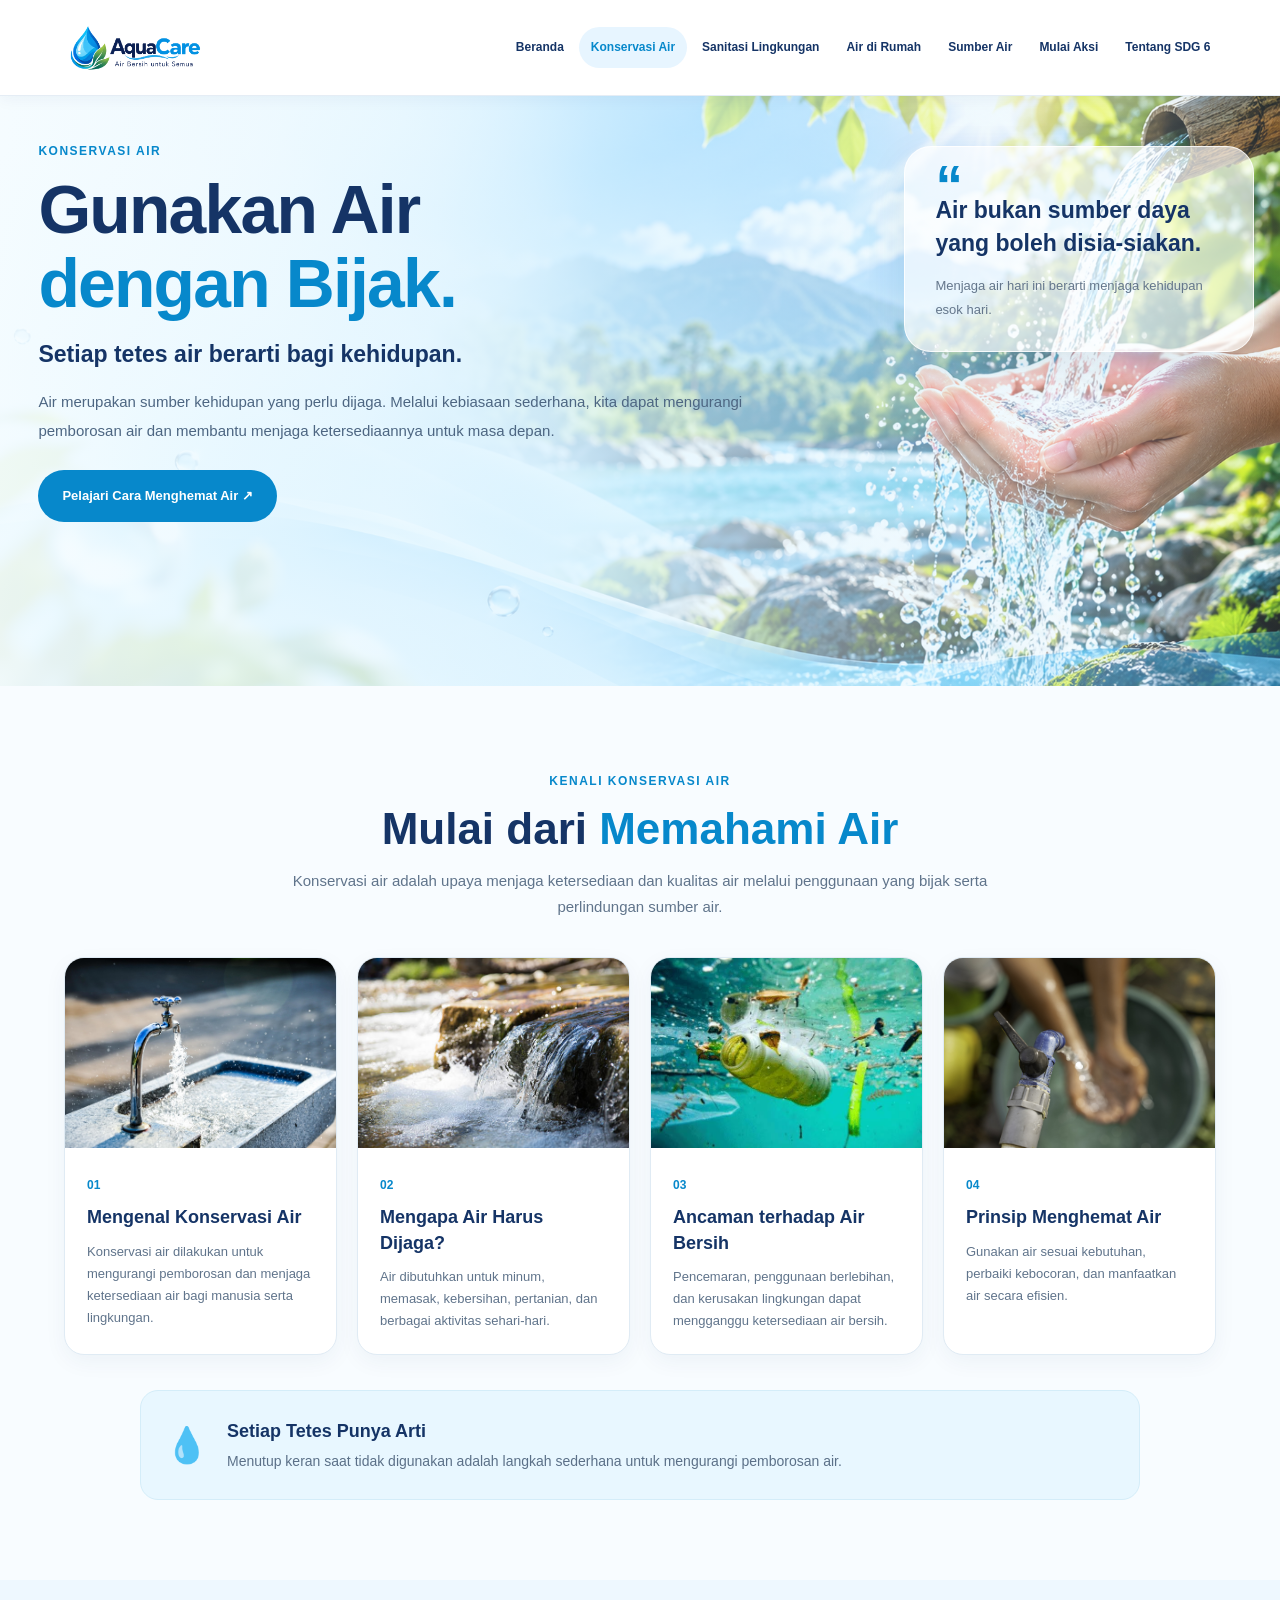
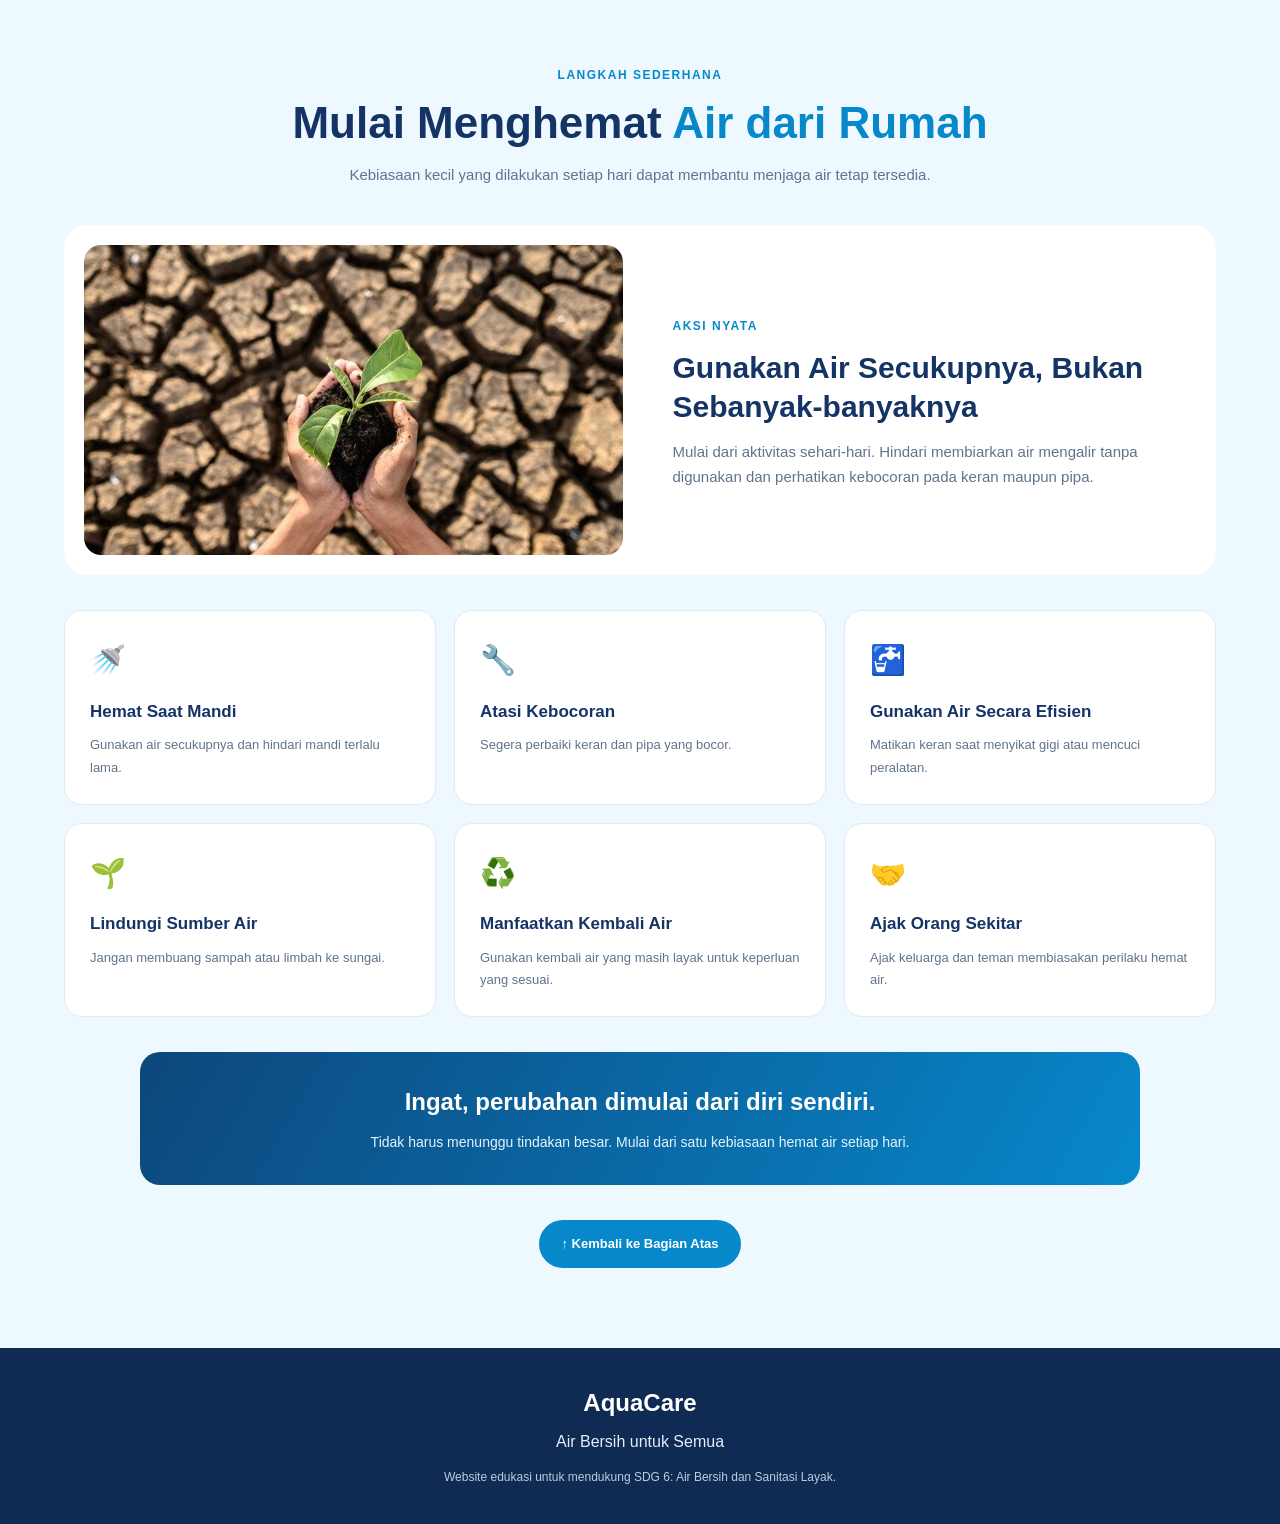
==== pages/halaman-2.html @ 802593e6 "Update halaman konservasi air dan sanitasi" ====
<!DOCTYPE html>
<html lang="id">

<head>
    <meta charset="UTF-8">
    <meta name="viewport" content="width=device-width, initial-scale=1.0">
    <title>AquaCare | Konservasi Air</title>
    <link rel="stylesheet" href="../css/halman-2.css">
</head>

<body>

    <header class="site-header">
        <a href="../index.html" class="brand">
            <img src="../assets/Logo AquaCare_ Air Bersih untuk Semua (1).png" alt="AquaCare" class="brand-logo">
            <span class="brand-text">
        </a>

        <nav class="main-nav">
            <a href="../index.html">Beranda</a>
            <a href="halaman-2.html" class="active">Konservasi Air</a>
            <a href="sanitasi.html">Sanitasi Lingkungan</a>
            <a href="air-rumah.html">Air di Rumah</a>
            <a href="sumber-air.html">Sumber Air</a>
            <a href="mulai-aksi.html">Mulai Aksi</a>
            <a href="tentang-sdg.html">Tentang SDG 6</a>
        </nav>
    </header>

    <main>
        <!-- HERO -->
        <section class="hero" id="hero">
            <div class="hero-content">
                <span class="eyebrow">KONSERVASI AIR</span>

                <h1>
                    Gunakan Air
                    <span>dengan Bijak.</span>
                </h1>

                <h2>Setiap tetes air berarti bagi kehidupan.</h2>

                <p class="hero-description">
                    Air merupakan sumber kehidupan yang perlu dijaga.
                    Melalui kebiasaan sederhana, kita dapat mengurangi
                    pemborosan air dan membantu menjaga ketersediaannya
                    untuk masa depan.
                </p>

                <a class="primary-button" href="https://youtu.be/Gg1a6lHYi1Q?si=Qm1G-LzF7m2H6BrA" target="_blank"
                    rel="noopener noreferrer">
                    Pelajari Cara Menghemat Air ↗
                </a>

                <aside class="hero-quote">
                    <span class="quote-mark">“</span>
                    <h3>Air bukan sumber daya yang boleh disia-siakan.</h3>
                    <p>
                        Menjaga air hari ini berarti menjaga kehidupan esok hari.
                    </p>
                </aside>
        </section>

        <!-- TOPIK KONSERVASI -->
        <section class="content-section" id="topik">
            <div class="section-heading">
                <span class="eyebrow">KENALI KONSERVASI AIR</span>
                <h2>Mulai dari <span>Memahami Air</span></h2>
                <p>
                    Konservasi air adalah upaya menjaga ketersediaan dan
                    kualitas air melalui penggunaan yang bijak serta
                    perlindungan sumber air.
                </p>
            </div>

            <div class="topic-grid">
                <article class="topic-card">
                    <img src="../assets/air keran.jpg" alt="Konservasi air" loading="lazy">
                    <div class="card-body">
                        <span class="card-number">01</span>
                        <h3>Mengenal Konservasi Air</h3>
                        <p>
                            Konservasi air dilakukan untuk mengurangi
                            pemborosan dan menjaga ketersediaan air bagi
                            manusia serta lingkungan.
                        </p>
                    </div>
                </article>

                <article class="topic-card">
                    <img src="../assets/air sungai.jpg" alt="Pentingnya air bagi kehidupan" loading="lazy">
                    <div class="card-body">
                        <span class="card-number">02</span>
                        <h3>Mengapa Air Harus Dijaga?</h3>
                        <p>
                            Air dibutuhkan untuk minum, memasak, kebersihan,
                            pertanian, dan berbagai aktivitas sehari-hari.
                        </p>
                    </div>
                </article>

                <article class="topic-card">
                    <img src="../assets/pencemaran_air.jpg" alt="Ancaman pencemaran air" loading="lazy">
                    <div class="card-body">
                        <span class="card-number">03</span>
                        <h3>Ancaman terhadap Air Bersih</h3>
                        <p>
                            Pencemaran, penggunaan berlebihan, dan kerusakan
                            lingkungan dapat mengganggu ketersediaan air bersih.
                        </p>
                    </div>
                </article>

                <article class="topic-card">
                    <img src="../assets/efiensi_air.jpg" alt="Kebiasaan menghemat air" loading="lazy">
                    <div class="card-body">
                        <span class="card-number">04</span>
                        <h3>Prinsip Menghemat Air</h3>
                        <p>
                            Gunakan air sesuai kebutuhan, perbaiki kebocoran,
                            dan manfaatkan air secara efisien.
                        </p>
                    </div>
                </article>
            </div>

            <div class="highlight-box">
                <span class="highlight-icon">💧</span>
                <div>
                    <h3>Setiap Tetes Punya Arti</h3>
                    <p>
                        Menutup keran saat tidak digunakan adalah langkah
                        sederhana untuk mengurangi pemborosan air.
                    </p>
                </div>
            </div>
        </section>

        <!-- AKSI HEMAT AIR -->
        <section class="action-section" id="tips">
            <div class="section-heading">
                <span class="eyebrow">LANGKAH SEDERHANA</span>
                <h2>Mulai Menghemat <span>Air dari Rumah</span></h2>
                <p>
                    Kebiasaan kecil yang dilakukan setiap hari dapat membantu
                    menjaga air tetap tersedia.
                </p>
            </div>

            <div class="action-feature">
                <img src="../assets/kekeringan.jpg" alt="Kegiatan menghemat air" loading="lazy">

                <div class="action-feature-text">
                    <span class="eyebrow">AKSI NYATA</span>
                    <h3>Gunakan Air Secukupnya, Bukan Sebanyak-banyaknya</h3>
                    <p>
                        Mulai dari aktivitas sehari-hari. Hindari membiarkan
                        air mengalir tanpa digunakan dan perhatikan kebocoran
                        pada keran maupun pipa.
                    </p>
                </div>
            </div>

            <div class="action-grid">
                <article class="action-card">
                    <span>🚿</span>
                    <h3>Hemat Saat Mandi</h3>
                    <p>Gunakan air secukupnya dan hindari mandi terlalu lama.</p>
                </article>

                <article class="action-card">
                    <span>🔧</span>
                    <h3>Atasi Kebocoran</h3>
                    <p>Segera perbaiki keran dan pipa yang bocor.</p>
                </article>

                <article class="action-card">
                    <span>🚰</span>
                    <h3>Gunakan Air Secara Efisien</h3>
                    <p>Matikan keran saat menyikat gigi atau mencuci peralatan.</p>
                </article>

                <article class="action-card">
                    <span>🌱</span>
                    <h3>Lindungi Sumber Air</h3>
                    <p>Jangan membuang sampah atau limbah ke sungai.</p>
                </article>

                <article class="action-card">
                    <span>♻️</span>
                    <h3>Manfaatkan Kembali Air</h3>
                    <p>Gunakan kembali air yang masih layak untuk keperluan yang sesuai.</p>
                </article>

                <article class="action-card">
                    <span>🤝</span>
                    <h3>Ajak Orang Sekitar</h3>
                    <p>Ajak keluarga dan teman membiasakan perilaku hemat air.</p>
                </article>
            </div>

            <div class="reminder-box">
                <h3>Ingat, perubahan dimulai dari diri sendiri.</h3>
                <p>
                    Tidak harus menunggu tindakan besar. Mulai dari satu
                    kebiasaan hemat air setiap hari.
                </p>
            </div>

            <div class="back-to-top">
                <a href="#hero">↑ Kembali ke Bagian Atas</a>
            </div>
        </section>
    </main>

    <footer class="site-footer">
        <a href="../index.html" class="footer-brand">AquaCare</a>
        <p>Air Bersih untuk Semua</p>
        <small>
            Website edukasi untuk mendukung SDG 6:
            Air Bersih dan Sanitasi Layak.
        </small>
    </footer>

</body>

</html>
---- css/halman-2.css ----
/* =========================
   RESET
========================= */
* {
    box-sizing: border-box;
    margin: 0;
    padding: 0;
}

html {
    scroll-behavior: smooth;
    scroll-padding-top: 100px;
}

body {
    font-family: Arial, Helvetica, sans-serif;
    color: #153466;
    background: #f7fbfe;
    line-height: 1.7;
}

img {
    display: block;
    max-width: 100%;
}

a {
    color: inherit;
    text-decoration: none;
}

/* =========================
   NAVBAR
========================= */
.site-header {
    position: sticky;
    top: 0;
    z-index: 1000;
    display: flex;
    align-items: center;
    justify-content: space-between;
    gap: 25px;
    min-height: 96px;
    padding: 12px 4.5%;
    background: #fff;
    border-bottom: 1px solid #e5edf5;
    box-shadow: 0 3px 15px rgba(20, 47, 96, 0.05);
}

.brand {
    display: flex;
    align-items: center;
    flex-shrink: 0;
    gap: 10px;
}

.brand-logo {
    display: block;
    width: 150px;
    height: 70px;
    flex-shrink: 0;
    object-fit: contain;
}

.brand-text {
    display: block;
    line-height: 1.25;
}

.brand-text strong {
    display: block;
    color: #153466;
    font-size: 27px;
    font-weight: 800;
}

.brand-text small {
    display: block;
    margin-top: 2px;
    color: #73839a;
    font-size: 12px;
}

.main-nav {
    display: flex;
    flex-wrap: wrap;
    justify-content: flex-end;
    align-items: center;
    gap: 3px;
}

.main-nav a {
    padding: 10px 12px;
    border-radius: 25px;
    color: #153466;
    font-size: 12px;
    font-weight: 700;
    white-space: nowrap;
    transition: 0.2s;
}

.main-nav a:hover,
.main-nav a.active {
    color: #0788cb;
    background: #e7f5ff;
}

/* =========================
   LABEL DAN JUDUL
========================= */
.eyebrow {
    display: inline-block;
    margin-bottom: 12px;
    color: #0788cb;
    font-size: 12px;
    font-weight: 800;
    letter-spacing: 1.5px;
}

.section-heading {
    max-width: 780px;
    margin: 0 auto 38px;
    text-align: center;
}

.section-heading h2 {
    margin-bottom: 12px;
    color: #153466;
    font-size: clamp(30px, 4vw, 44px);
    line-height: 1.2;
}

.section-heading h2 span {
    color: #0788cb;
}

.section-heading p {
    color: #60748b;
    font-size: 15px;
}

/* =========================
   HERO / BACKGROUND
========================= */

.hero {
    position: relative;
    display: flex;
    flex-direction: row;
    align-items: flex-start;
    justify-content: flex-start;
    gap: 0;
    min-height: 590px;
    padding: 40px 3% 45px;
    overflow: hidden;

    background-image:
        linear-gradient(
            90deg,
            rgba(245, 252, 255, 0.94) 0%,
            rgba(225, 245, 255, 0.80) 42%,
            rgba(210, 239, 252, 0.18) 100%
        ),
        url("../assets/background-konservasi.png.png");

    background-size: cover;
    background-position: center;
    background-repeat: no-repeat;
}


/* TULISAN UTAMA DI KIRI */
.hero-content {
    position: relative;
    z-index: 2;
    flex: 0 1 760px;
    width: 62%;
    max-width: 760px;
    min-width: 0;
    margin: 0;
    text-align: left;
}

.hero-content h1 {
    margin-bottom: 18px;
    color: #153466;
    font-size: clamp(44px, 5.3vw, 78px);
    line-height: 1.08;
    letter-spacing: -1.8px;
}

.hero-content h1 span {
    display: block;
    color: #0788cb;
}

.hero-content h2 {
    margin-bottom: 17px;
    font-size: clamp(17px, 1.8vw, 24px);
    line-height: 1.45;
}

.hero-description {
    max-width: 740px;
    margin-bottom: 25px;
    color: #4d6682;
    font-size: 15px;
    line-height: 1.9;
}

.primary-button {
    display: inline-block;
    padding: 15px 24px;
    color: #fff;
    background: #0788cb;
    border-radius: 30px;
    font-size: 13px;
    font-weight: 700;
    transition: background 0.2s, transform 0.2s;
}

.primary-button:hover {
    background: #086da6;
    transform: translateY(-2px);
}

/* =========================
   KOTAK KUTIPAN DI KANAN
========================= */
.hero-quote {
    position: absolute;
    z-index: 3;
    top: 10px;
    right: -60%;
    left: auto;

    width: 350px;
    margin: 0;
    padding: 30px;

    background: rgba(255, 255, 255, 0.65);
    border: 1px solid rgba(255, 255, 255, 0.8);
    border-radius: 27px;
    box-shadow: 0 15px 40px rgba(21, 66, 105, 0.10);
}

.quote-mark {
    display: block;
    margin-bottom: 0;
    color: #0788cb;
    font-size: 55px;
    font-weight: 800;
    line-height: 0.3;
}

.hero-quote h3 {
    margin-top: 0;
    margin-bottom: 14px;
    font-size: 23px;
    line-height: 1.45;
}

.hero-quote p {
    color: #64768b;
    font-size: 13px;
    line-height: 1.8;
}

/* =========================
   TOPIK KONSERVASI AIR
========================= */
.content-section {
    padding: 80px 5%;
    background: #f8fcff;
}

.topic-grid {
    display: grid;
    grid-template-columns: repeat(4, minmax(0, 1fr));
    gap: 20px;
    max-width: 1400px;
    margin: 0 auto;
}

.topic-card {
    overflow: hidden;
    background: #fff;
    border: 1px solid #e0ebf4;
    border-radius: 20px;
    box-shadow: 0 7px 22px rgba(21, 66, 105, 0.05);
    transition: transform 0.2s, box-shadow 0.2s;
}

.topic-card:hover {
    transform: translateY(-5px);
    box-shadow: 0 15px 28px rgba(21, 66, 105, 0.1);
}

.topic-card > img {
    width: 100%;
    height: 190px;
    object-fit: cover;
    background: #e3f1f8;
}

.card-body {
    padding: 22px;
}

.card-number {
    color: #0788cb;
    font-size: 12px;
    font-weight: 800;
}

.card-body h3 {
    margin: 8px 0 10px;
    font-size: 18px;
    line-height: 1.4;
}

.card-body p {
    color: #60748b;
    font-size: 13px;
}

.highlight-box {
    display: flex;
    align-items: center;
    gap: 18px;
    max-width: 1000px;
    margin: 35px auto 0;
    padding: 24px;
    background: #e8f7ff;
    border: 1px solid #d4edf9;
    border-radius: 18px;
}

.highlight-icon {
    flex-shrink: 0;
    font-size: 35px;
}

.highlight-box h3 {
    margin-bottom: 4px;
    font-size: 18px;
}

.highlight-box p {
    color: #5b7088;
    font-size: 14px;
}

/* =========================
   AKSI HEMAT AIR
========================= */
.action-section {
    padding: 80px 5%;
    background: #eef8ff;
}

.action-feature {
    display: grid;
    grid-template-columns: 1fr 1fr;
    align-items: center;
    gap: 35px;
    max-width: 1200px;
    margin: 0 auto 35px;
    padding: 20px;
    background: #fff;
    border-radius: 23px;
}

.action-feature > img {
    width: 100%;
    height: 310px;
    object-fit: cover;
    object-position: center;
    border-radius: 17px;
    background: #e3f1f8;
}

.action-feature-text {
    padding: 15px;
}

.action-feature-text h3 {
    margin-bottom: 13px;
    font-size: 30px;
    line-height: 1.3;
}

.action-feature-text p {
    color: #60748b;
    font-size: 15px;
}

.action-grid {
    display: grid;
    grid-template-columns: repeat(3, minmax(0, 1fr));
    gap: 18px;
    max-width: 1200px;
    margin: 0 auto;
}

.action-card {
    padding: 25px;
    background: #fff;
    border: 1px solid #dfeaf3;
    border-radius: 18px;
    transition: 0.2s;
}

.action-card:hover {
    transform: translateY(-4px);
    box-shadow: 0 12px 24px rgba(21, 66, 105, 0.08);
}

.action-card > span {
    display: block;
    margin-bottom: 12px;
    font-size: 29px;
}

.action-card h3 {
    margin-bottom: 8px;
    font-size: 17px;
}

.action-card p {
    color: #60748b;
    font-size: 13px;
}

.reminder-box {
    max-width: 1000px;
    margin: 35px auto 0;
    padding: 30px;
    color: #fff;
    background: linear-gradient(120deg, #0d477c, #0788cb);
    border-radius: 20px;
    text-align: center;
}

.reminder-box h3 {
    margin-bottom: 8px;
    font-size: 24px;
}

.reminder-box p {
    color: #e5f5ff;
    font-size: 14px;
}

/* =========================
   KEMBALI KE ATAS
========================= */
.back-to-top {
    display: flex;
    justify-content: center;
    margin-top: 35px;
}

.back-to-top a {
    display: inline-block;
    padding: 13px 22px;
    color: #fff;
    background: #0788cb;
    border-radius: 25px;
    font-size: 13px;
    font-weight: 700;
    transition: 0.2s;
}

.back-to-top a:hover {
    background: #086da6;
}

/* =========================
   FOOTER
========================= */
.site-footer {
    padding: 35px 20px;
    color: #fff;
    background: #102b53;
    text-align: center;
}

.footer-brand {
    display: inline-block;
    margin-bottom: 5px;
    font-size: 24px;
    font-weight: 800;
}

.site-footer p {
    margin-bottom: 6px;
    color: #e2eff9;
}

.site-footer small {
    color: #b8cce0;
    font-size: 12px;
}

/* =========================
   TABLET
========================= */
@media (max-width: 1100px) {
    .site-header {
        align-items: flex-start;
        flex-direction: column;
        gap: 10px;
    }

    .main-nav {
        justify-content: flex-start;
        width: 100%;
    }

    .hero {
        min-height: 600px;
        padding: 35px 4%;
    }

    .hero-content {
        width: 62%;
        max-width: 760px;
    }

    .hero-quote {
        top: 120px;
        right: 4%;
        width: 240px;
        padding: 23px;
    }

    .hero-quote h3 {
        font-size: 20px;
    }

    .topic-grid {
        grid-template-columns: repeat(2, minmax(0, 1fr));
    }
}

/* =========================
   HP
========================= */
@media (max-width: 700px) {
    html {
        scroll-padding-top: 130px;
    }

    .site-header {
        padding: 12px 4%;
    }

    .brand-logo {
        width: 54px;
        height: 54px;
    }

    .brand-text strong {
        font-size: 24px;
    }

    .brand-text small {
        font-size: 11px;
    }

    .main-nav {
        gap: 3px;
    }

    .main-nav a {
        padding: 8px 9px;
        font-size: 11px;
    }

    .hero {
        display: flex;
        flex-direction: column;
        align-items: flex-start;
        gap: 28px;
        min-height: auto;
        padding: 45px 22px;
        background-position: 62% center;
    }

    .hero-content {
        width: 100%;
        max-width: 100%;
    }

    .hero-content h1 {
        font-size: clamp(39px, 9vw, 55px);
    }

    .hero-content h2 {
        font-size: 18px;
    }

    .hero-description {
        font-size: 14px;
    }

    .hero-quote {
        position: relative;
        top: auto;
        right: auto;
        left: auto;
        align-self: flex-start;
        width: 100%;
        margin: 0;
    }

    .content-section,
    .action-section {
        padding: 55px 20px;
    }

    .topic-grid,
    .action-grid,
    .action-feature {
        grid-template-columns: 1fr;
    }

    .topic-card > img {
        height: 220px;
    }

    .action-feature > img {
        height: 250px;
    }

    .action-feature-text h3 {
        font-size: 25px;
    }

    .section-heading h2 {
        font-size: 32px;
    }
}

/* =========================
   HP KECIL
========================= */
@media (max-width: 420px) {
    .hero {
        padding: 38px 17px;
    }

    .hero-content h1 {
        font-size: 38px;
    }

    .hero-content h2 {
        font-size: 16px;
    }

    .highlight-box {
        align-items: flex-start;
        padding: 18px;
    }
}
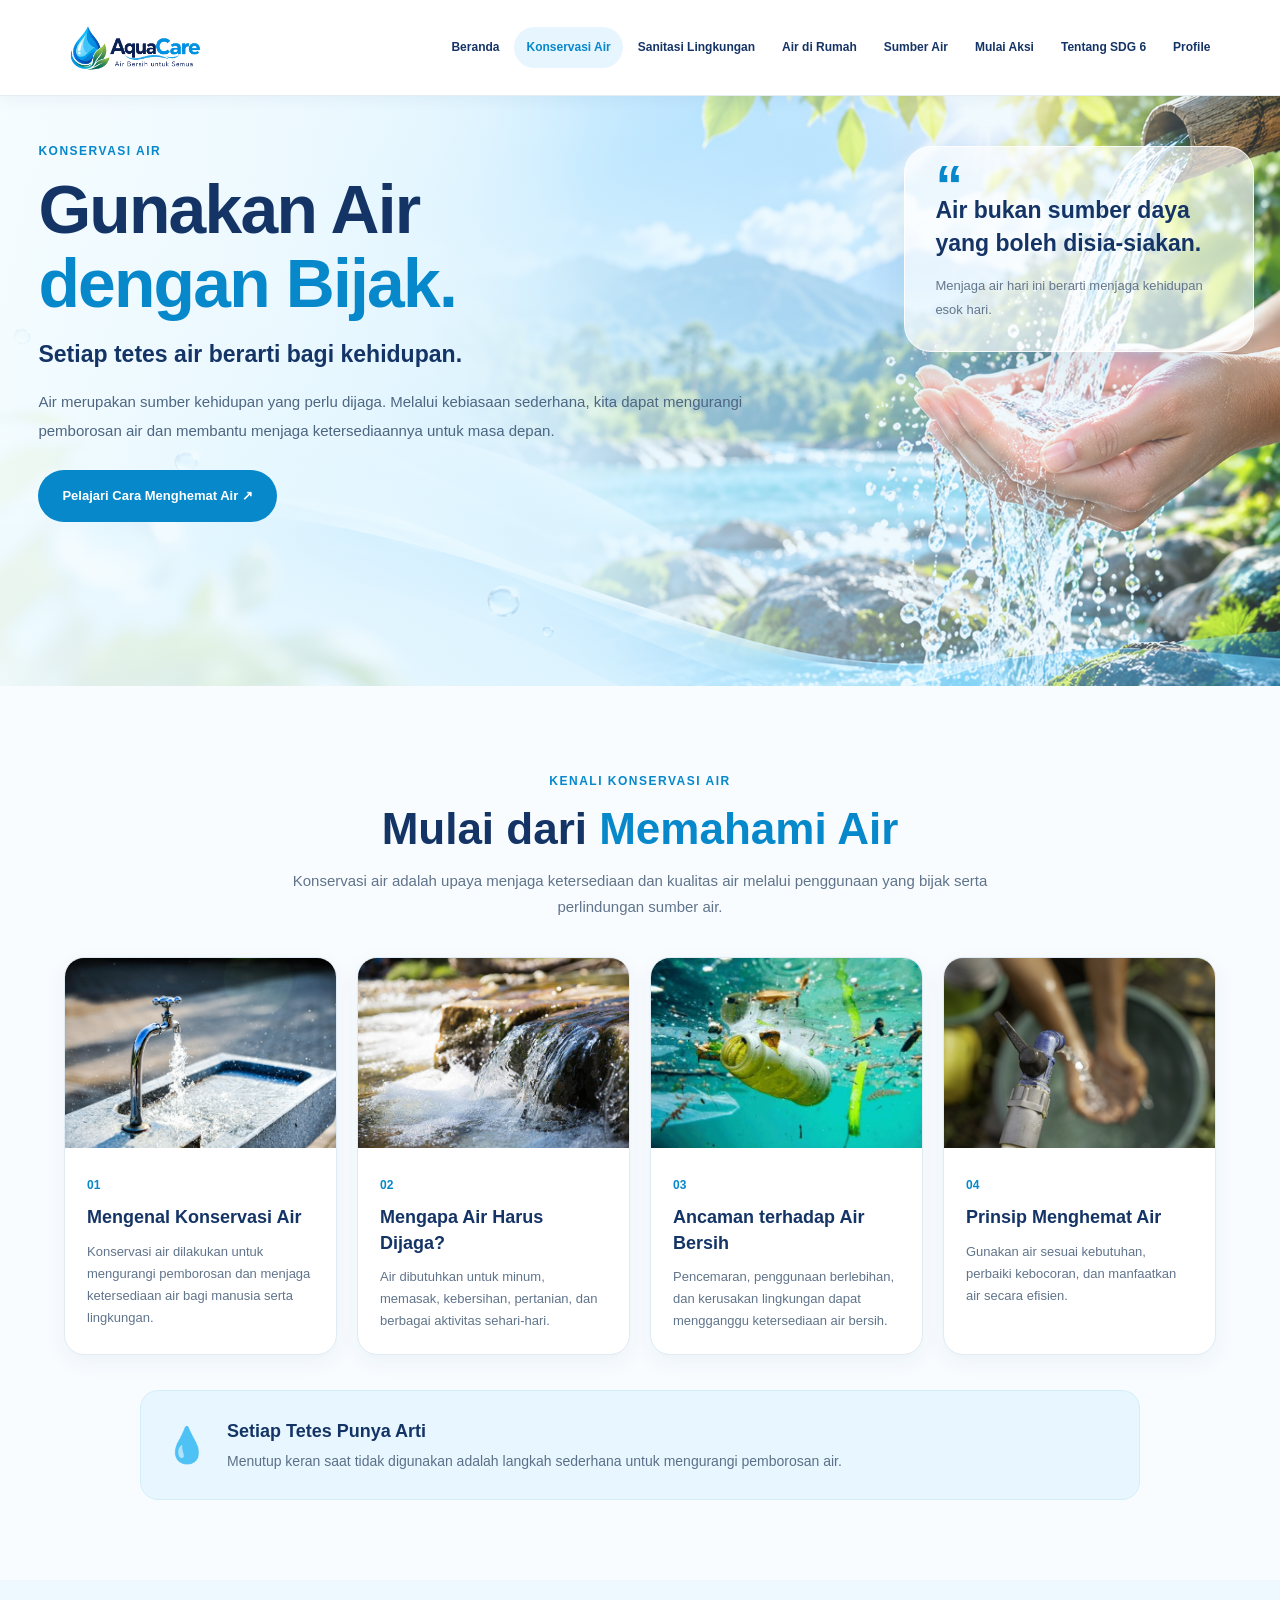
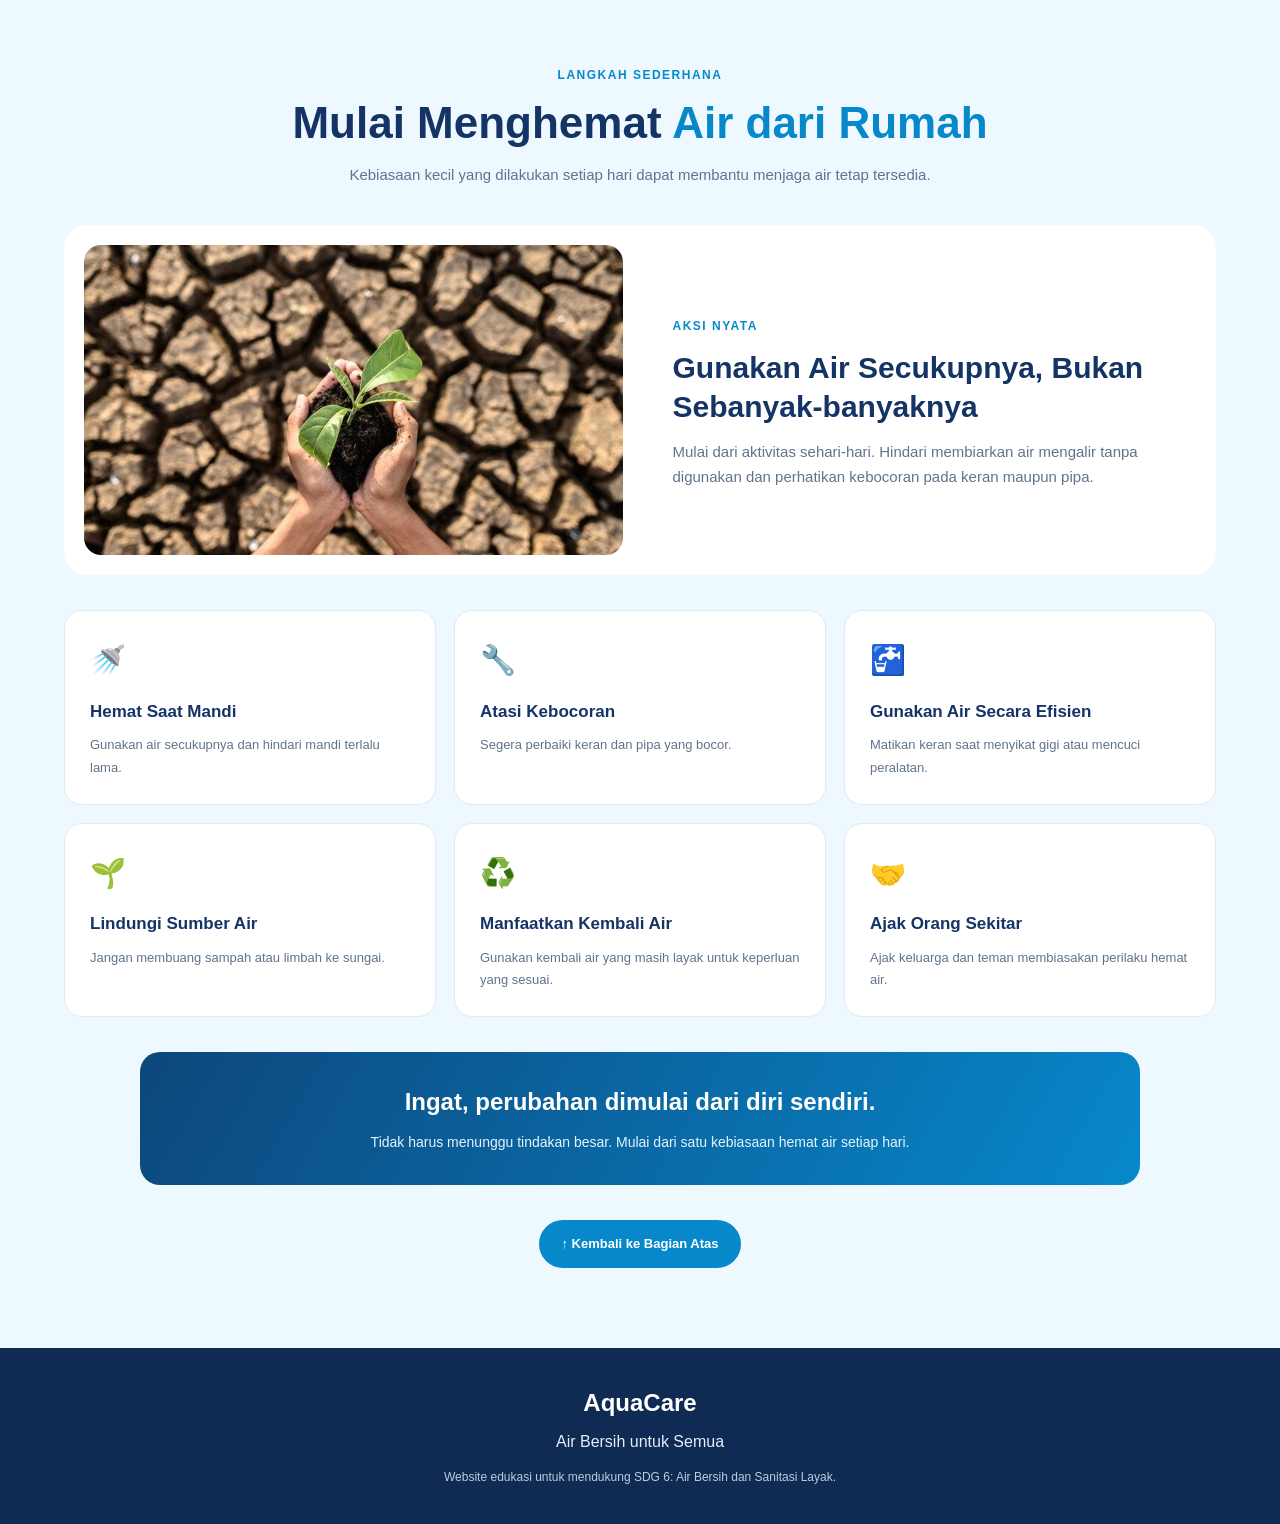
==== commit 7d89f749: "Update navbar" ====
--- a/pages/halaman-2.html
+++ b/pages/halaman-2.html
@@ -19,11 +19,12 @@
         <nav class="main-nav">
             <a href="../index.html">Beranda</a>
             <a href="halaman-2.html" class="active">Konservasi Air</a>
-            <a href="sanitasi.html">Sanitasi Lingkungan</a>
-            <a href="air-rumah.html">Air di Rumah</a>
-            <a href="sumber-air.html">Sumber Air</a>
-            <a href="mulai-aksi.html">Mulai Aksi</a>
-            <a href="tentang-sdg.html">Tentang SDG 6</a>
+            <a href="halaman-3.html">Sanitasi Lingkungan</a>
+            <a href="halaman-4.html">Air di Rumah</a>
+            <a href="halaman-5.html">Sumber Air</a>
+            <a href="halaman-6.html">Mulai Aksi</a>
+            <a href="halaman-7.html">Tentang SDG 6</a>
+            <a href="halaman-profile.html">Profile</a>
         </nav>
     </header>
 
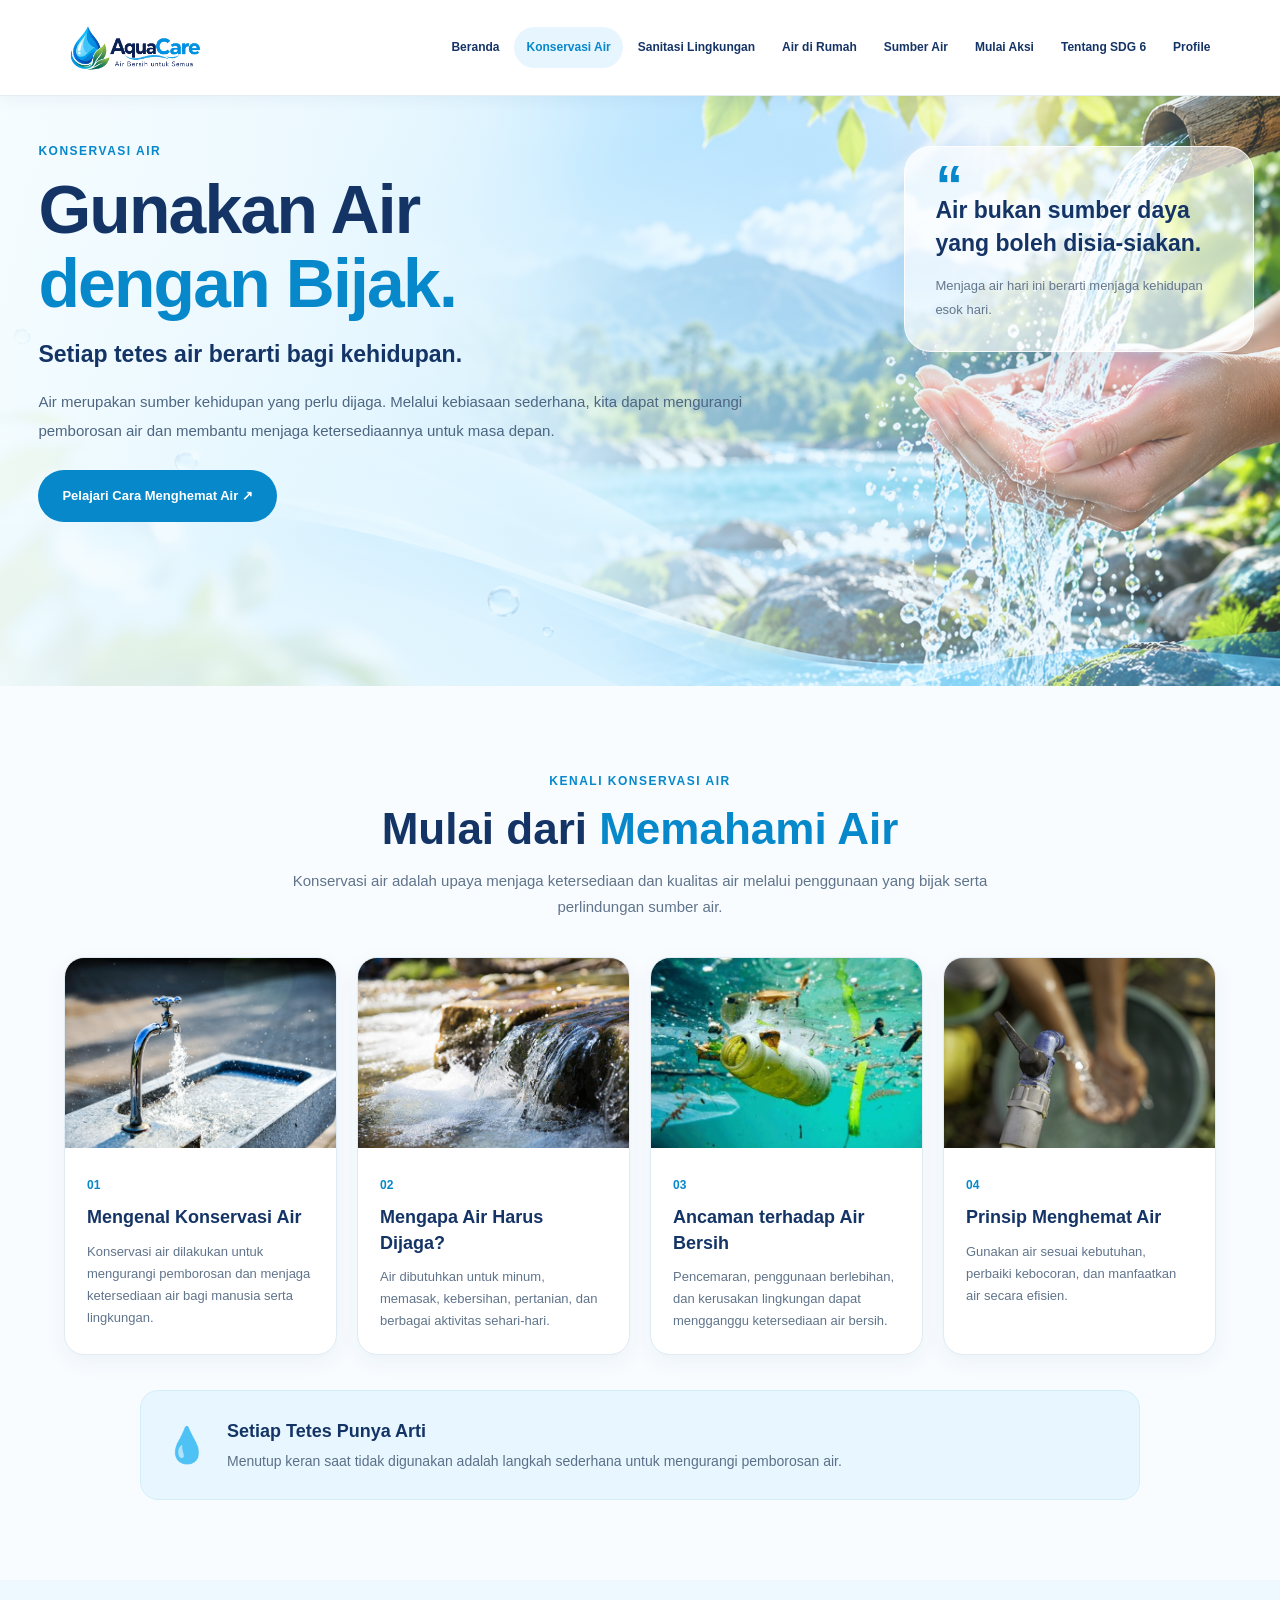
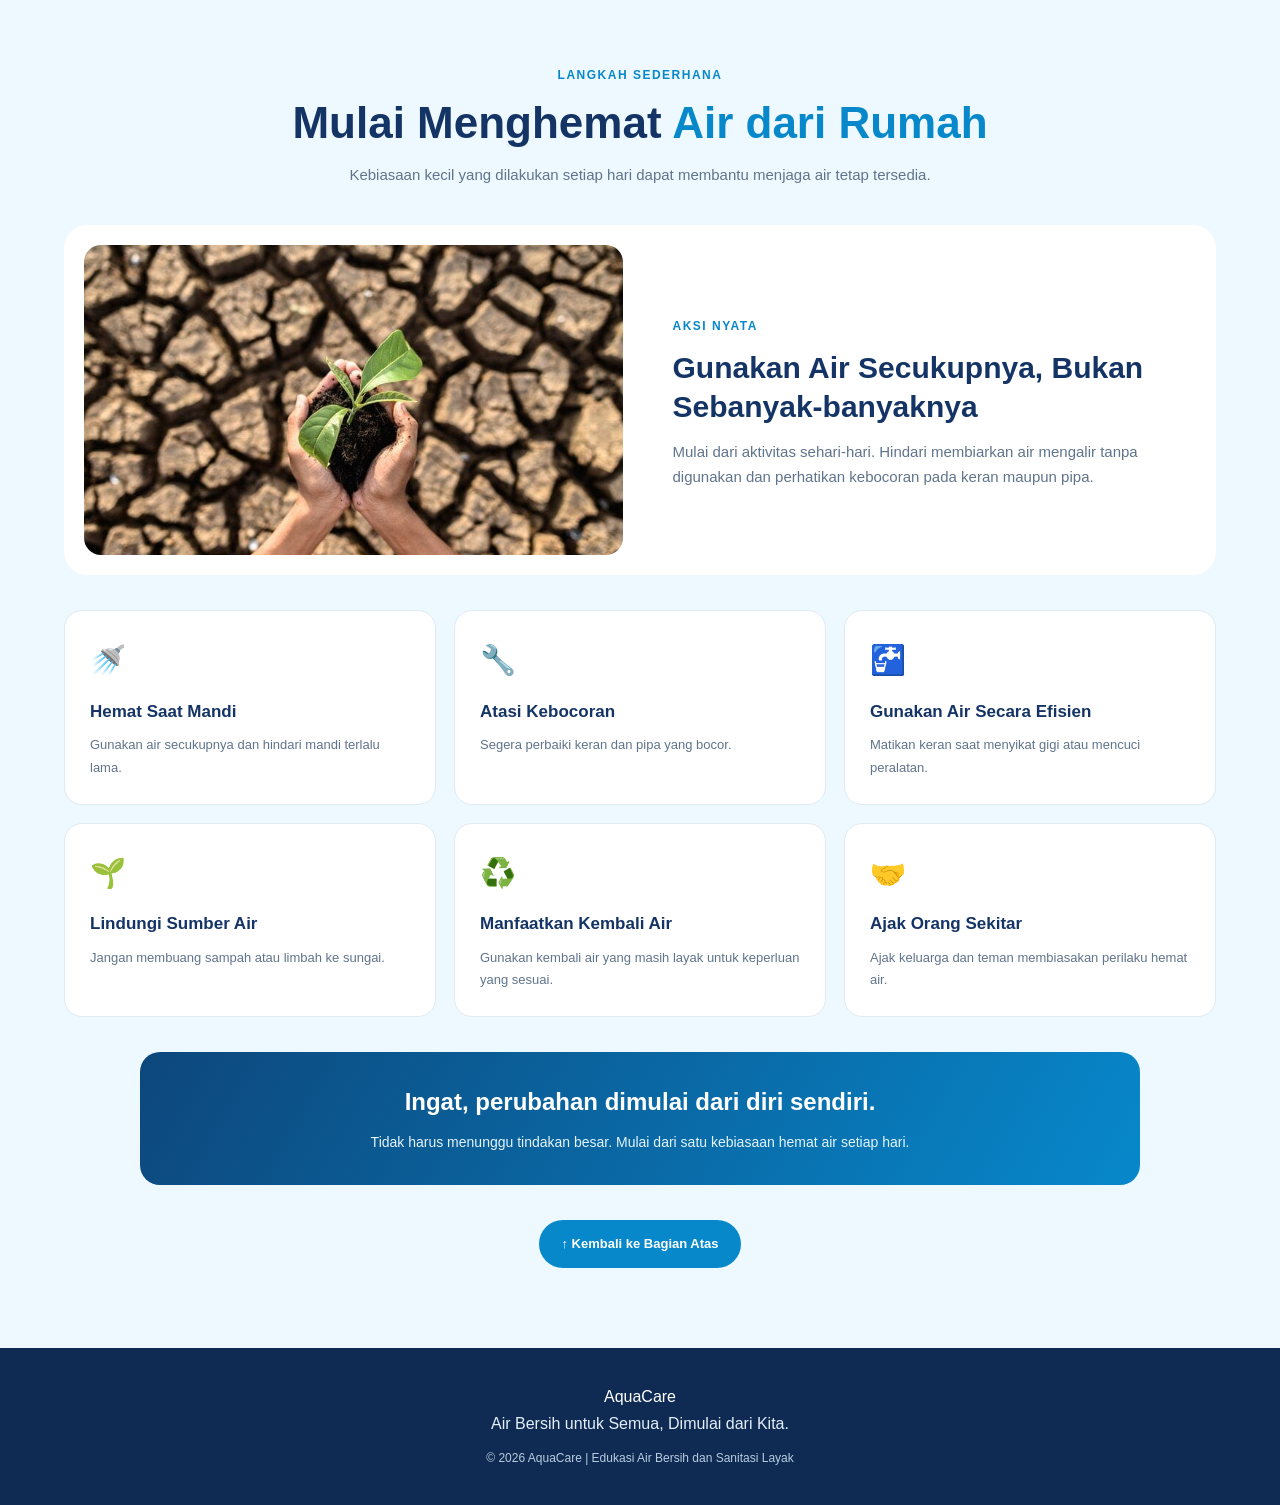
==== commit 38cf55dc: "profile" ====
--- a/pages/halaman-2.html
+++ b/pages/halaman-2.html
@@ -215,12 +215,9 @@
     </main>
 
     <footer class="site-footer">
-        <a href="../index.html" class="footer-brand">AquaCare</a>
-        <p>Air Bersih untuk Semua</p>
-        <small>
-            Website edukasi untuk mendukung SDG 6:
-            Air Bersih dan Sanitasi Layak.
-        </small>
+        <a href="../index.html" class="footer-logo">AquaCare</a>
+        <p>Air Bersih untuk Semua, Dimulai dari Kita.</p>
+        <small>© 2026 AquaCare | Edukasi Air Bersih dan Sanitasi Layak</small>
     </footer>
 
 </body>
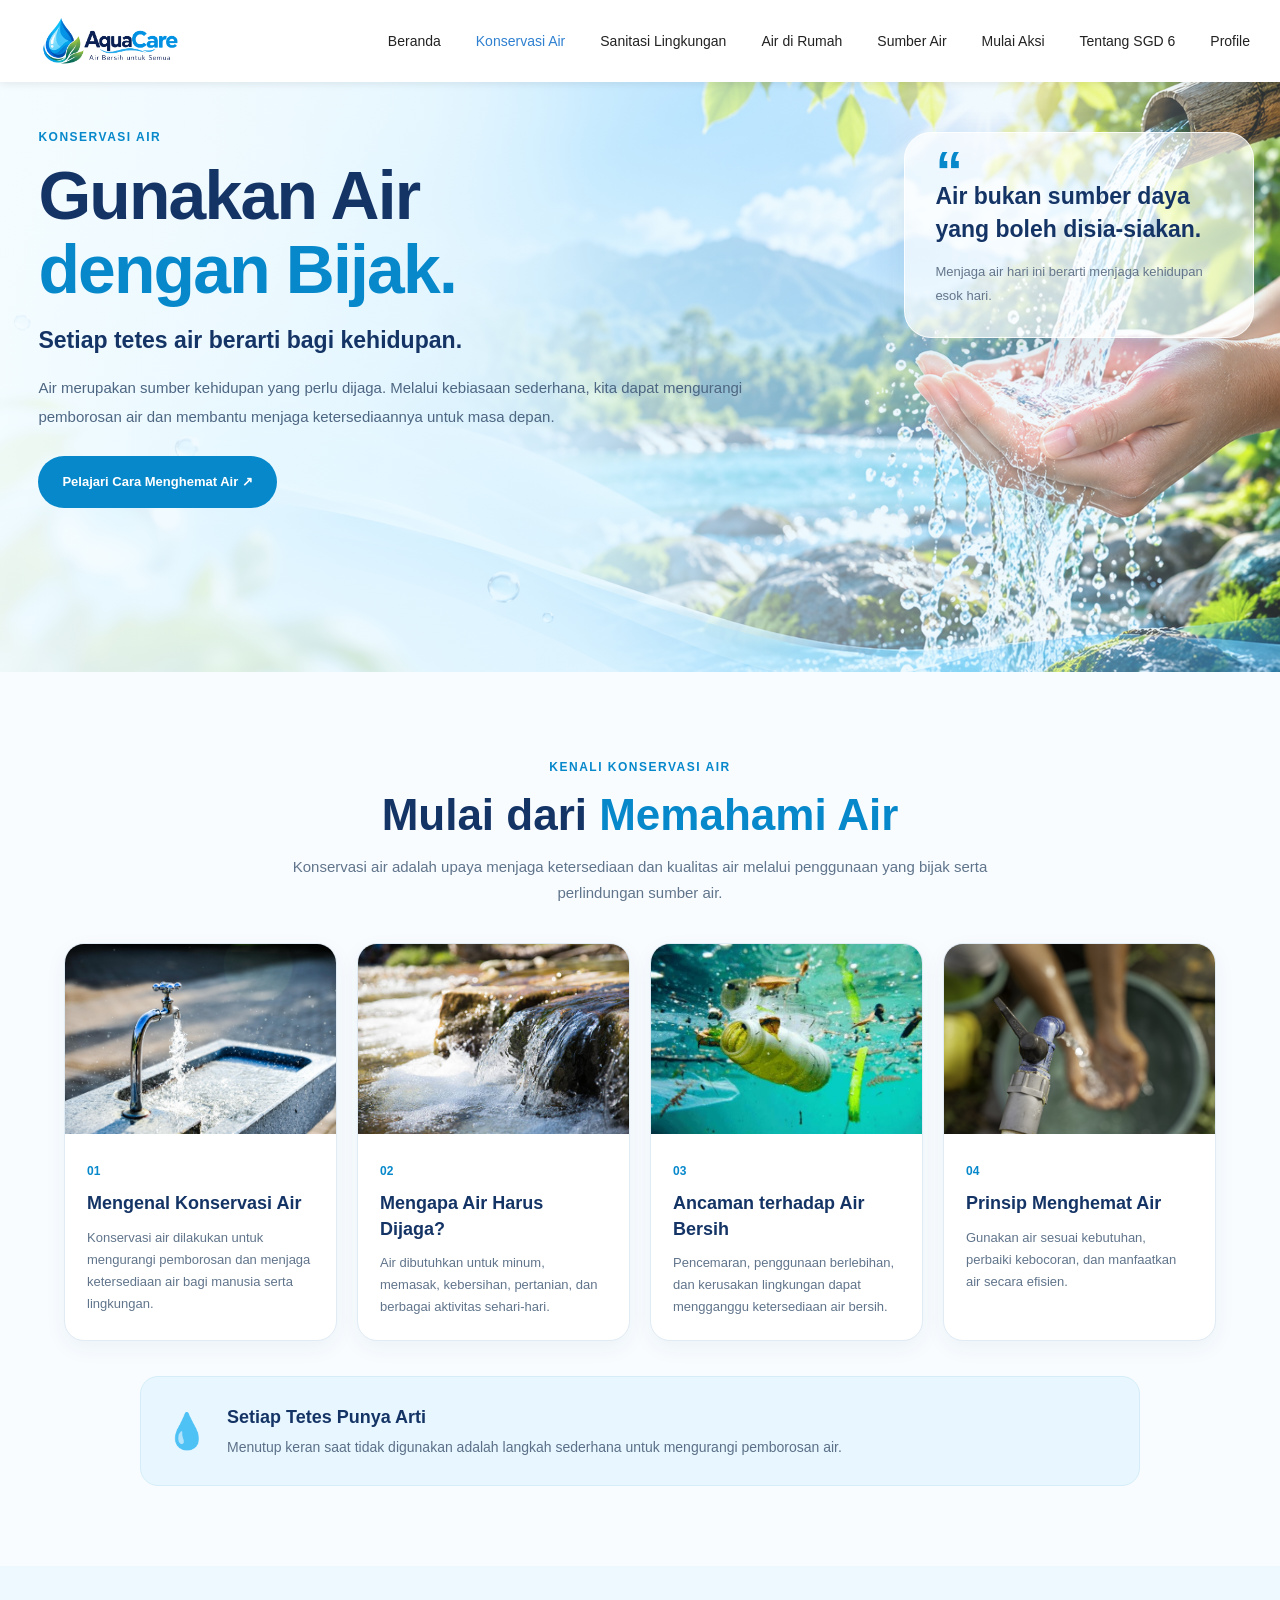
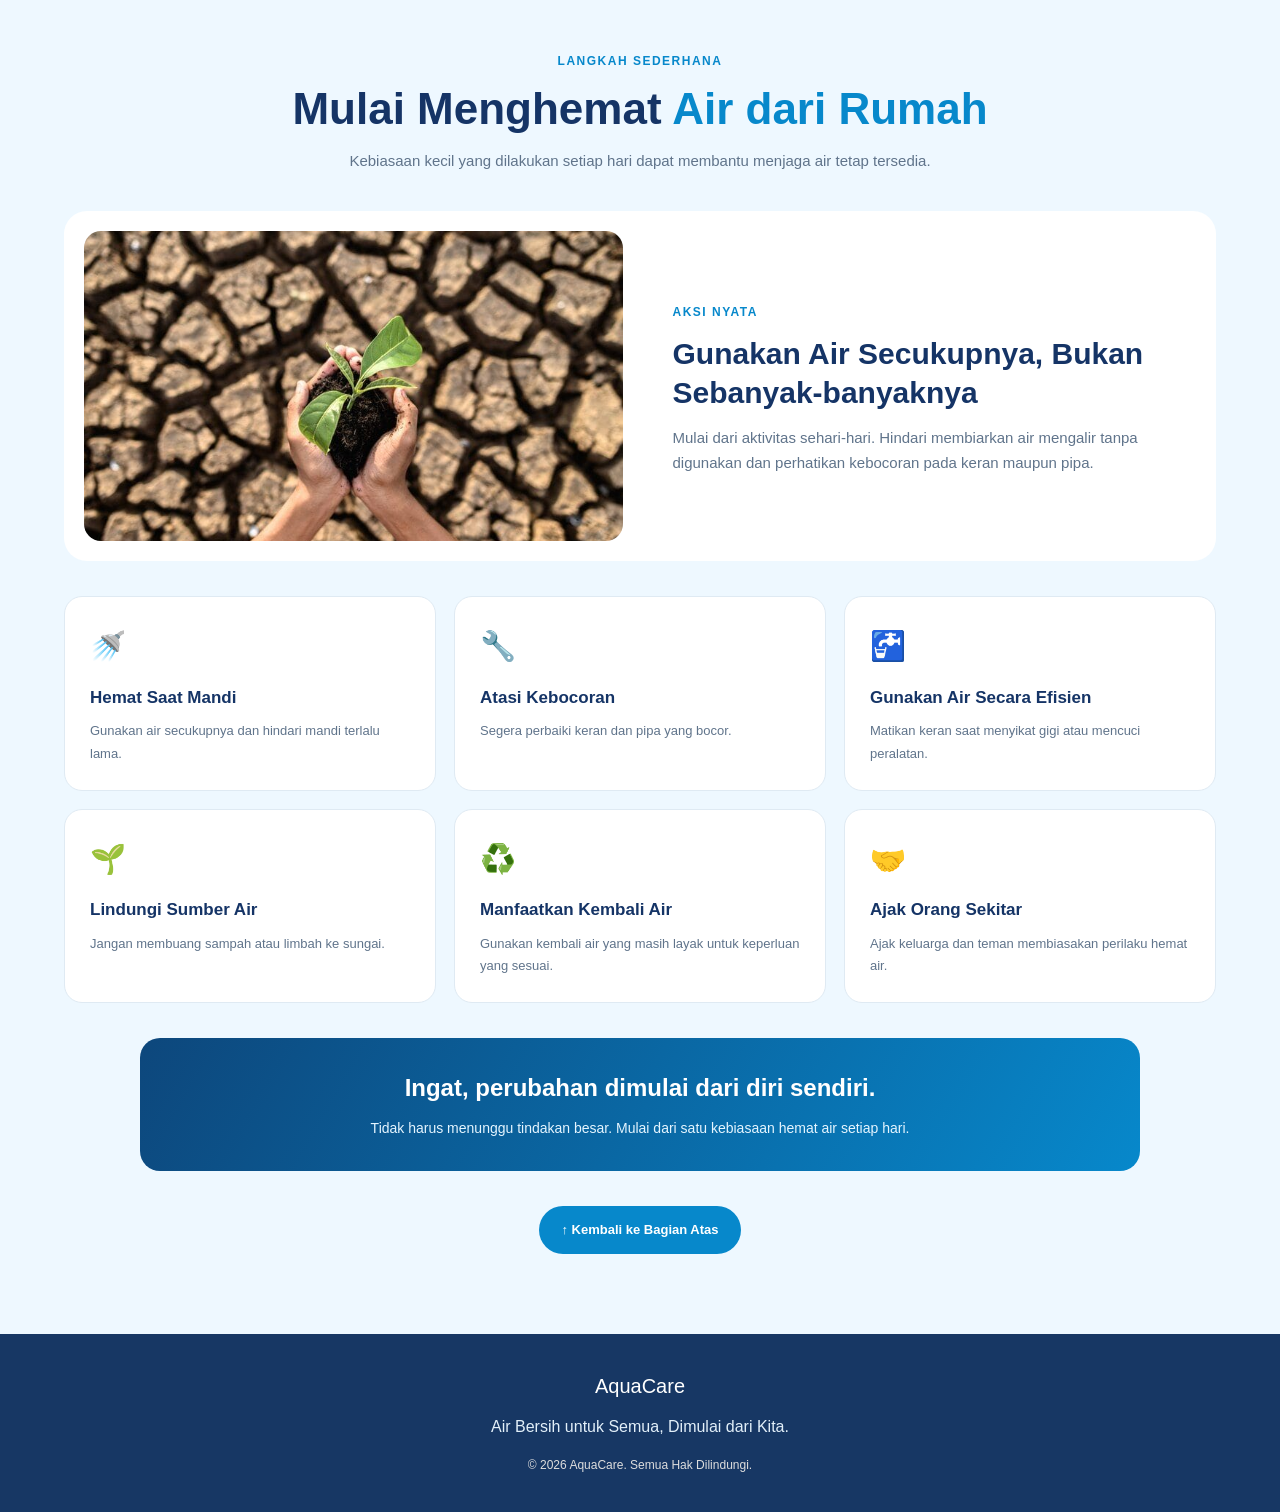
==== commit f2968e3b: "finish navbar" ====
--- a/pages/halaman-2.html
+++ b/pages/halaman-2.html
@@ -6,26 +6,63 @@
     <meta name="viewport" content="width=device-width, initial-scale=1.0">
     <title>AquaCare | Konservasi Air</title>
     <link rel="stylesheet" href="../css/halman-2.css">
+    <link rel="stylesheet" href="../css/bersama.css">
 </head>
 
 <body>
 
     <header class="site-header">
-        <a href="../index.html" class="brand">
-            <img src="../assets/Logo AquaCare_ Air Bersih untuk Semua (1).png" alt="AquaCare" class="brand-logo">
-            <span class="brand-text">
-        </a>
-
-        <nav class="main-nav">
-            <a href="../index.html">Beranda</a>
-            <a href="halaman-2.html" class="active">Konservasi Air</a>
-            <a href="halaman-3.html">Sanitasi Lingkungan</a>
-            <a href="halaman-4.html">Air di Rumah</a>
-            <a href="halaman-5.html">Sumber Air</a>
-            <a href="halaman-6.html">Mulai Aksi</a>
-            <a href="halaman-7.html">Tentang SDG 6</a>
-            <a href="halaman-profile.html">Profile</a>
-        </nav>
+
+        <div class="header-container">
+
+            <a href="index.html" class="logo">
+                <img src="../assets/Logo AquaCare_ Air Bersih untuk Semua.png" alt="">
+            </a>
+
+            <button class="hamburger">☰</button>
+
+            <nav class="site-navbar">
+
+                <ul>
+
+                    <li>
+                        <a href="../index.html">Beranda</a>
+                    </li>
+
+                    <li>
+                        <a class="active" href="halaman-2.html">Konservasi Air</a>
+                    </li>
+
+                    <li>
+                        <a href="halaman-3.html">Sanitasi Lingkungan</a>
+                    </li>
+
+                    <li>
+                        <a href="halaman-4.html">Air di Rumah</a>
+                    </li>
+
+                    <li>
+                        <a href="halaman-5.html">Sumber Air</a>
+                    </li>
+
+                    <li>
+                        <a href="halaman-6.html">Mulai Aksi</a>
+                    </li>
+
+                    <li>
+                        <a href="halaman-7.html">Tentang SGD 6</a>
+                    </li>
+
+                    <li>
+                        <a href="halaman-profile.html">Profile</a>
+                    </li>
+
+                </ul>
+
+            </nav>
+
+        </div>
+
     </header>
 
     <main>
@@ -214,12 +251,22 @@
         </section>
     </main>
 
-    <footer class="site-footer">
-        <a href="../index.html" class="footer-logo">AquaCare</a>
-        <p>Air Bersih untuk Semua, Dimulai dari Kita.</p>
-        <small>© 2026 AquaCare | Edukasi Air Bersih dan Sanitasi Layak</small>
+<footer class="site-footer">
+
+        <h3>AquaCare</h3>
+
+        <p>
+            Air Bersih untuk Semua, Dimulai dari Kita.
+        </p>
+
+        <small>
+            © 2026 AquaCare. Semua Hak Dilindungi.
+        </small>
+
     </footer>
 
+    <script src="../js/main.js"></script>
+
 </body>
 
 </html>
--- a/css/halman-2.css
+++ b/css/halman-2.css
@@ -28,82 +28,6 @@
 a {
     color: inherit;
     text-decoration: none;
-}
-
-/* =========================
-   NAVBAR
-========================= */
-.site-header {
-    position: sticky;
-    top: 0;
-    z-index: 1000;
-    display: flex;
-    align-items: center;
-    justify-content: space-between;
-    gap: 25px;
-    min-height: 96px;
-    padding: 12px 4.5%;
-    background: #fff;
-    border-bottom: 1px solid #e5edf5;
-    box-shadow: 0 3px 15px rgba(20, 47, 96, 0.05);
-}
-
-.brand {
-    display: flex;
-    align-items: center;
-    flex-shrink: 0;
-    gap: 10px;
-}
-
-.brand-logo {
-    display: block;
-    width: 150px;
-    height: 70px;
-    flex-shrink: 0;
-    object-fit: contain;
-}
-
-.brand-text {
-    display: block;
-    line-height: 1.25;
-}
-
-.brand-text strong {
-    display: block;
-    color: #153466;
-    font-size: 27px;
-    font-weight: 800;
-}
-
-.brand-text small {
-    display: block;
-    margin-top: 2px;
-    color: #73839a;
-    font-size: 12px;
-}
-
-.main-nav {
-    display: flex;
-    flex-wrap: wrap;
-    justify-content: flex-end;
-    align-items: center;
-    gap: 3px;
-}
-
-.main-nav a {
-    padding: 10px 12px;
-    border-radius: 25px;
-    color: #153466;
-    font-size: 12px;
-    font-weight: 700;
-    white-space: nowrap;
-    transition: 0.2s;
-}
-
-.main-nav a:hover,
-.main-nav a.active {
-    color: #0788cb;
-    background: #e7f5ff;
 }
 
 /* =========================
@@ -508,16 +432,6 @@
    TABLET
 ========================= */
 @media (max-width: 1100px) {
-    .site-header {
-        align-items: flex-start;
-        flex-direction: column;
-        gap: 10px;
-    }
-
-    .main-nav {
-        justify-content: flex-start;
-        width: 100%;
-    }
 
     .hero {
         min-height: 600px;
@@ -551,32 +465,6 @@
 @media (max-width: 700px) {
     html {
         scroll-padding-top: 130px;
-    }
-
-    .site-header {
-        padding: 12px 4%;
-    }
-
-    .brand-logo {
-        width: 54px;
-        height: 54px;
-    }
-
-    .brand-text strong {
-        font-size: 24px;
-    }
-
-    .brand-text small {
-        font-size: 11px;
-    }
-
-    .main-nav {
-        gap: 3px;
-    }
-
-    .main-nav a {
-        padding: 8px 9px;
-        font-size: 11px;
     }
 
     .hero {
--- a/css/bersama.css
+++ b/css/bersama.css
@@ -0,0 +1,211 @@
+/* =========================
+   RESET
+========================= */
+
+*{
+    margin:0;
+    padding:0;
+    box-sizing:border-box;
+}
+
+/* =========================
+   HEADER
+========================= */
+
+.site-header{
+    position:sticky;
+    top:0;
+    width:100%;
+    background:#fff;
+    box-shadow:0 2px 8px rgba(0,0,0,.08);
+    z-index:999;
+}
+
+.header-container{
+    max-width:1300px;
+    margin:auto;
+    padding:15px 30px;
+
+    display:flex;
+    align-items:center;
+}
+
+/* =========================
+   LOGO
+========================= */
+
+.logo img{
+    height:52px;
+    display:block;
+}
+
+/* =========================
+   NAVBAR
+========================= */
+
+.site-navbar{
+    margin-left:auto;
+    flex:1;
+}
+
+.site-navbar ul{
+    display:flex;
+    align-items:center;
+    justify-content:flex-end;
+    list-style:none;
+    gap:35px;
+}
+
+.site-navbar a{
+    text-decoration:none;
+    color:#222;
+    font-size:14px;
+    font-weight:500;
+    font-family:Arial, Helvetica, sans-serif;
+    transition:.25s;
+}
+
+.site-navbar a:hover,
+.site-navbar a.active{
+    color:#2f80d1;
+}
+
+/* =========================
+   HAMBURGER
+========================= */
+
+.hamburger{
+    display:none;
+
+    margin-left:auto;
+
+    border:none;
+    background:none;
+
+    font-size:34px;
+    cursor:pointer;
+}
+
+/* =========================
+   FOOTER
+========================= */
+
+.site-footer{
+    background:#173764;
+    color:#fff;
+    text-align:center;
+    padding:35px 20px;
+}
+
+.site-footer h3{
+    font-size:20px;
+    font-weight:400;
+    margin-bottom:10px;
+}
+
+.site-footer p{
+    margin-bottom:10px;
+}
+
+.site-footer small{
+    color:#ddd;
+}
+
+/* =========================
+   TABLET & MOBILE
+========================= */
+
+@media(max-width:992px){
+
+    .header-container{
+        justify-content:space-between;
+        position:relative;
+    }
+
+    .hamburger{
+        display:block;
+    }
+
+    .site-navbar{
+
+        display:none;
+
+        position:absolute;
+
+        top:100%;
+
+        left:0;
+
+        width:100%;
+
+        margin-left:0;
+
+        background:#fff;
+
+        box-shadow:0 4px 10px rgba(0,0,0,.08);
+
+    }
+
+    .site-navbar.active{
+        display:block;
+    }
+
+    .site-navbar ul{
+        display:flex;
+        flex-direction:column;
+        gap:0;
+        list-style:none;
+    }
+
+    .site-navbar li{
+        width:100%;
+    }
+
+    .site-navbar a{
+        display:block;
+        position:relative;
+        padding:16px 25px;
+        font-size:15px;
+        color:#222;
+        text-decoration:none;
+        transition:.25s;
+    }
+
+    .site-navbar a::after{
+        content:"";
+        position:absolute;
+        left:25px;
+        bottom:0;
+
+        width:250px;      /* panjang garis */
+        height:3px;
+
+        background:#2f80d1;
+
+        opacity:0;
+        transition:.25s;
+    }
+
+    .site-navbar a:hover,
+    .site-navbar a.active{
+        color:#2f80d1;
+    }
+
+    .site-navbar a:hover::after,
+    .site-navbar a.active::after{
+        opacity:1;
+    }
+
+}
+
+@media(max-width:576px){
+
+    .header-container{
+        padding:15px 20px;
+    }
+
+    .logo img{
+        height:45px;
+    }
+
+}
